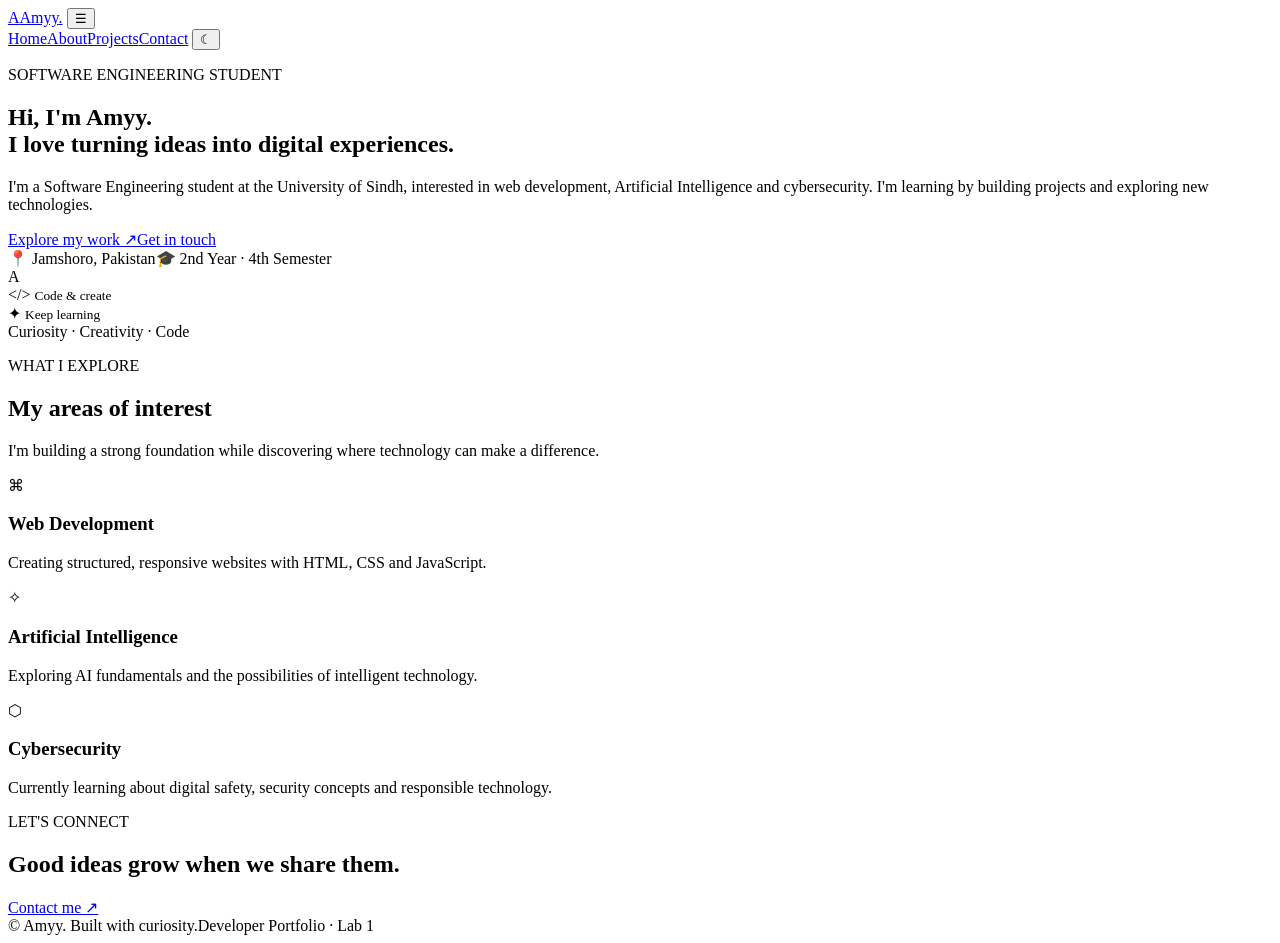
==== index.html @ 0d093e4b "Add files via upload" ====
<!doctype html>
<html lang="en">
<head>
  <meta charset="utf-8">
  <meta name="viewport" content="width=device-width, initial-scale=1">
  <meta name="description" content="Amyy's developer portfolio — Software Engineering student interested in web development, AI and cybersecurity.">
  <title>Amyy | Developer Portfolio</title>
  <link rel="stylesheet" href="css/style.css">
  <script src="js/script.js" defer></script>
</head>
<body>
  <header class="site-header">
    <a class="brand" href="index.html"><span class="brand-mark">A</span><span>Amyy<span class="brand-dot">.</span></span></a>
    <button class="menu-toggle" aria-label="Toggle navigation" aria-expanded="false">☰</button>
    <nav class="nav-links" aria-label="Main navigation">
      <a class="active" href="index.html">Home</a><a href="about.html">About</a><a href="projects.html">Projects</a><a href="contact.html">Contact</a>
      <button class="theme-toggle" type="button" aria-label="Toggle color theme">☾</button>
    </nav>
  </header>
  <main>
    <section class="hero container">
      <div class="hero-copy">
        <p class="eyebrow">SOFTWARE ENGINEERING STUDENT</p>
        <h1>Hi, I'm <span class="gradient-text">Amyy.</span><br>I love turning ideas into digital experiences.</h1>
        <p class="lead">I'm a Software Engineering student at the University of Sindh, interested in web development, Artificial Intelligence and cybersecurity. I'm learning by building projects and exploring new technologies.</p>
        <div class="hero-actions"><a class="btn btn-primary" href="projects.html">Explore my work <span>↗</span></a><a class="btn btn-secondary" href="contact.html">Get in touch</a></div>
        <div class="quick-facts"><span>📍 Jamshoro, Pakistan</span><span>🎓 2nd Year · 4th Semester</span></div>
      </div>
      <div class="hero-art" aria-label="Abstract portfolio illustration"><div class="orbit orbit-one"></div><div class="orbit orbit-two"></div><div class="profile-orb"><span>A</span></div><div class="float-card card-code">&lt;/&gt; <small>Code & create</small></div><div class="float-card card-spark">✦ <small>Keep learning</small></div><div class="art-caption">Curiosity · Creativity · Code</div></div>
    </section>
    <section class="section container">
      <div class="section-heading"><p class="eyebrow">WHAT I EXPLORE</p><h2>My areas of interest</h2><p>I'm building a strong foundation while discovering where technology can make a difference.</p></div>
      <div class="interest-grid"><article class="interest-card"><span class="icon-bubble">⌘</span><h3>Web Development</h3><p>Creating structured, responsive websites with HTML, CSS and JavaScript.</p></article><article class="interest-card"><span class="icon-bubble">✧</span><h3>Artificial Intelligence</h3><p>Exploring AI fundamentals and the possibilities of intelligent technology.</p></article><article class="interest-card"><span class="icon-bubble">⬡</span><h3>Cybersecurity</h3><p>Currently learning about digital safety, security concepts and responsible technology.</p></article></div>
    </section>
    <section class="cta-band"><div class="container cta-inner"><div><p class="eyebrow">LET'S CONNECT</p><h2>Good ideas grow when we share them.</h2></div><a class="btn btn-light" href="contact.html">Contact me ↗</a></div></section>
  </main>
  <footer class="site-footer"><div class="container footer-inner"><span>© <span class="year"></span> Amyy. Built with curiosity.</span><span>Developer Portfolio · Lab 1</span></div></footer>
</body>
</html>
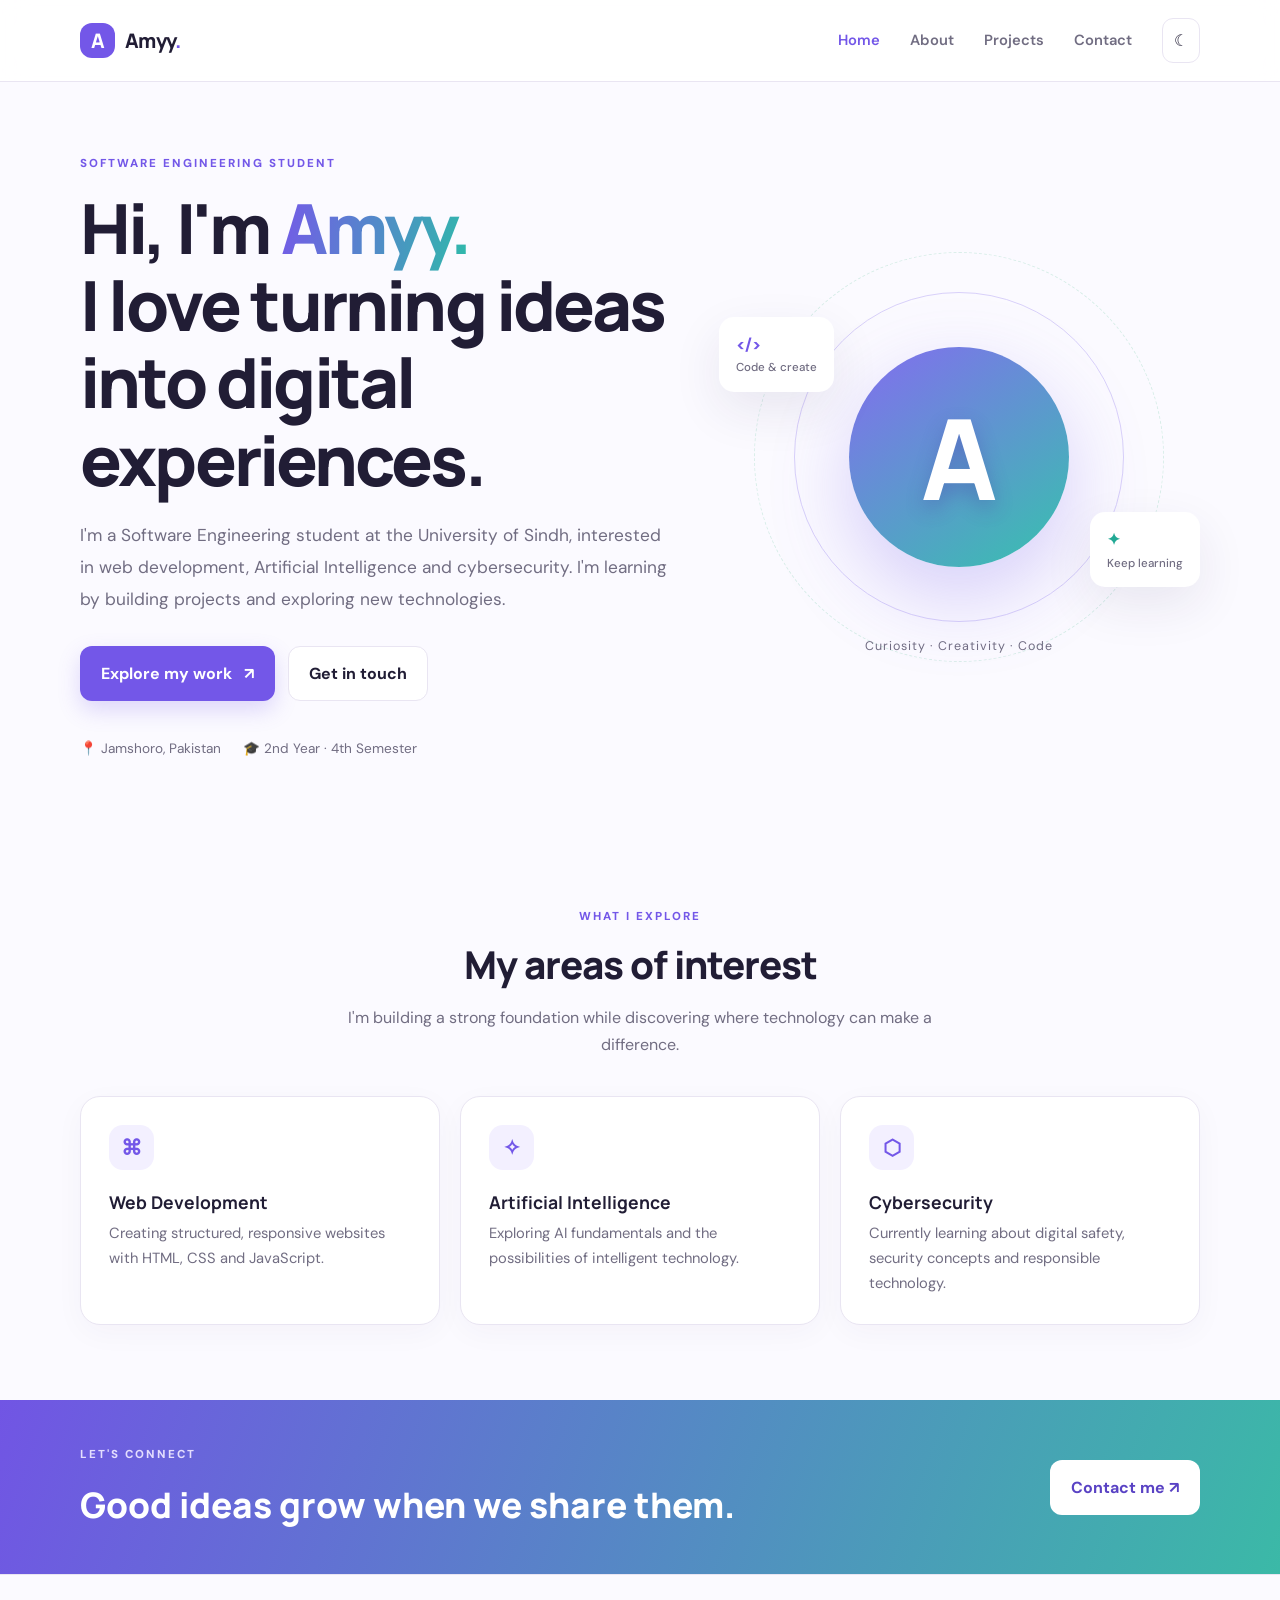
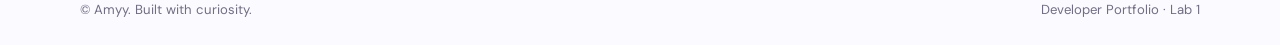
==== commit a9666c2b: "Update index.html" ====
--- a/index.html
+++ b/index.html
@@ -5,7 +5,7 @@
   <meta name="viewport" content="width=device-width, initial-scale=1">
   <meta name="description" content="Amyy's developer portfolio — Software Engineering student interested in web development, AI and cybersecurity.">
   <title>Amyy | Developer Portfolio</title>
-  <link rel="stylesheet" href="css/style.css">
+  <link rel="stylesheet" href="./style.css">
   <script src="js/script.js" defer></script>
 </head>
 <body>
--- a/style.css
+++ b/style.css
@@ -0,0 +1,5 @@
+@import url('https://fonts.googleapis.com/css2?family=DM+Sans:wght@400;500;600;700&family=Manrope:wght@400;500;600;700;800&display=swap');
+:root{--bg:#fbfaff;--surface:#fff;--soft:#f3f0ff;--text:#211d35;--muted:#716d82;--line:#e9e5f2;--primary:#7357e8;--primary-dark:#5d43ca;--teal:#39b8a4;--shadow:0 18px 50px rgba(46,31,91,.09)}
+*{box-sizing:border-box}html{scroll-behavior:smooth}body{margin:0;background:var(--bg);color:var(--text);font-family:'DM Sans',Arial,sans-serif;line-height:1.7}a{color:inherit;text-decoration:none}button,input,textarea{font:inherit}.container{width:min(1120px,calc(100% - 44px));margin-inline:auto}.site-header{height:82px;display:flex;align-items:center;justify-content:space-between;padding:0 max(22px,calc((100% - 1120px)/2));background:rgba(255,255,255,.86);border-bottom:1px solid var(--line);position:sticky;top:0;z-index:20;backdrop-filter:blur(14px)}.brand{display:flex;align-items:center;gap:10px;font:800 1.25rem Manrope,sans-serif;letter-spacing:-.6px}.brand-mark{width:35px;height:35px;border-radius:12px;background:var(--primary);color:#fff;display:grid;place-items:center}.brand-dot{color:var(--primary)}.nav-links{display:flex;align-items:center;gap:30px}.nav-links>a{font-size:.92rem;color:var(--muted);font-weight:600}.nav-links>a:hover,.nav-links>a.active{color:var(--primary)}.theme-toggle,.menu-toggle{border:1px solid var(--line);background:var(--surface);color:var(--text);border-radius:11px;padding:8px 11px;cursor:pointer}.menu-toggle{display:none}.hero{min-height:590px;display:grid;grid-template-columns:1.1fr .9fr;align-items:center;gap:50px;padding-block:72px}.eyebrow{font-size:.72rem;letter-spacing:2px;font-weight:800;color:var(--primary);margin:0 0 15px}.hero h1,.page-hero h1{font:800 clamp(2.6rem,5.4vw,4.6rem)/1.12 Manrope,sans-serif;letter-spacing:-2.8px;margin:0 0 22px}.gradient-text{background:linear-gradient(100deg,#7658e9,#2ebba9);-webkit-background-clip:text;background-clip:text;color:transparent}.lead{font-size:1.08rem;line-height:1.85;color:var(--muted);max-width:610px}.hero-actions{display:flex;gap:13px;flex-wrap:wrap;margin-top:30px}.btn{display:inline-flex;align-items:center;justify-content:center;gap:12px;padding:13px 20px;border-radius:12px;font-weight:700;border:1px solid transparent;cursor:pointer;transition:.2s}.btn:hover{transform:translateY(-2px)}.btn-primary{background:var(--primary);color:#fff;box-shadow:0 9px 22px rgba(115,87,232,.22)}.btn-primary:hover{background:var(--primary-dark)}.btn-secondary{border-color:var(--line);background:var(--surface)}.quick-facts{display:flex;gap:22px;flex-wrap:wrap;color:var(--muted);font-size:.85rem;margin-top:36px}.hero-art{height:410px;position:relative;display:grid;place-items:center}.profile-orb{width:220px;height:220px;border-radius:50%;display:grid;place-items:center;background:linear-gradient(145deg,#846cf0,#36c2ad);box-shadow:0 30px 80px rgba(115,87,232,.27);position:relative;z-index:2}.profile-orb span{font:800 7rem Manrope;color:white;text-shadow:0 8px 20px #4836a455}.orbit{position:absolute;border:1px solid #d9d1fa;border-radius:50%;width:330px;height:330px}.orbit-two{width:410px;height:410px;border-style:dashed;border-color:#d9eee9}.float-card{position:absolute;z-index:3;background:var(--surface);padding:14px 17px;border-radius:15px;box-shadow:var(--shadow);font-weight:800;color:var(--primary)}.float-card small{display:block;color:var(--muted);font-weight:500;font-size:.72rem}.card-code{top:65px;left:0}.card-spark{right:0;bottom:75px;color:#22a995}.art-caption{position:absolute;bottom:5px;color:var(--muted);font-size:.78rem;letter-spacing:1px}.section{padding-block:75px}.section-heading{text-align:center;max-width:650px;margin:0 auto 38px}.section-heading h2,.two-column h2,.contact-note h2{font:800 clamp(1.8rem,3vw,2.5rem)/1.2 Manrope;margin:0 0 12px;letter-spacing:-1px}.section-heading>p:last-child,.interest-card p,.two-column p,.project-body>p:not(.project-type),.contact-note>p{color:var(--muted)}.interest-grid{display:grid;grid-template-columns:repeat(3,1fr);gap:20px}.interest-card,.profile-panel,.project-card,.contact-form{background:var(--surface);border:1px solid var(--line);border-radius:20px;box-shadow:0 8px 30px rgba(46,31,91,.035)}.interest-card{padding:28px}.icon-bubble{width:45px;height:45px;border-radius:14px;display:grid;place-items:center;background:var(--soft);color:var(--primary);font-size:1.3rem;font-weight:800}.interest-card h3{font:700 1.1rem Manrope;margin:20px 0 7px}.interest-card p{font-size:.92rem;margin:0}.cta-band{background:linear-gradient(110deg,#7155e4,#3bb9a7);color:#fff;padding:45px 0}.cta-inner{display:flex;align-items:center;justify-content:space-between;gap:25px}.cta-inner .eyebrow{color:#e4defe}.cta-inner h2{font:800 clamp(1.5rem,3vw,2.2rem) Manrope;margin:0}.btn-light{background:#fff;color:#5942c4}.site-footer{border-top:1px solid var(--line);padding:24px 0;color:var(--muted);font-size:.82rem}.footer-inner{display:flex;justify-content:space-between;gap:15px;flex-wrap:wrap}.page-hero{padding-block:95px 35px}.page-hero h1{font-size:clamp(2.6rem,5vw,4.2rem)}.page-hero .lead{max-width:700px}.two-column{display:grid;grid-template-columns:1.15fr .85fr;gap:65px;align-items:start}.profile-panel{padding:28px}.profile-initial{width:68px;height:68px;display:grid;place-items:center;border-radius:20px;background:linear-gradient(145deg,#846cf0,#36c2ad);color:white;font:800 2.3rem Manrope}.profile-panel h3{font:800 1.35rem Manrope;margin:15px 0 0}.profile-panel>p{color:var(--muted);margin:0 0 22px}.profile-line,.contact-detail{display:flex;justify-content:space-between;gap:15px;padding:11px 0;border-top:1px solid var(--line);font-size:.88rem}.profile-line span,.contact-detail span{color:var(--muted)}.profile-line strong,.contact-detail strong{text-align:right}.section-soft{background:var(--soft)}.skills-wrap{display:flex;justify-content:center;gap:12px;flex-wrap:wrap}.skills-wrap span,.tag-list span{padding:9px 15px;border-radius:30px;background:var(--surface);border:1px solid var(--line);font-size:.86rem;font-weight:600}.timeline{max-width:700px;margin:auto}.timeline article{display:flex;align-items:center;gap:18px;padding:18px 0;border-bottom:1px solid var(--line)}.timeline-dot{width:12px;height:12px;border-radius:50%;background:var(--primary);box-shadow:0 0 0 6px var(--soft)}.timeline article div{flex:1}.timeline h3{font:700 1rem Manrope;margin:0}.timeline p{color:var(--muted);margin:3px 0 0;font-size:.88rem}.status{font-size:.75rem;color:#a06a22;background:#fff5df;padding:5px 10px;border-radius:20px}.status-done{color:#16866f;background:#e4f8f2}.project-grid{display:grid;grid-template-columns:repeat(2,1fr);gap:24px}.project-card{overflow:hidden}.project-visual{height:190px;display:flex;align-items:center;justify-content:center;position:relative;overflow:hidden}.project-visual>span{font:800 4.5rem Manrope;color:#fff;opacity:.92}.project-visual small{position:absolute;bottom:15px;left:20px;color:#ffffffc9;font-weight:700;letter-spacing:1.5px}.visual-purple{background:linear-gradient(135deg,#6d54d8,#b38de9)}.visual-teal{background:linear-gradient(135deg,#188e8b,#64d1b3)}.visual-orange{background:linear-gradient(135deg,#dc8751,#f1c16e)}.visual-blue{background:linear-gradient(135deg,#3c63bd,#71b7e9)}.project-body{padding:24px}.project-type{font-size:.7rem;letter-spacing:1.5px;color:var(--primary);font-weight:800;margin:0 0 7px}.project-body h2{font:800 1.25rem Manrope;margin:0 0 8px}.project-body>p:not(.project-type){font-size:.9rem;min-height:78px}.tag-list{display:flex;gap:7px;flex-wrap:wrap;margin-top:18px}.tag-list span{font-size:.72rem;padding:5px 10px;background:var(--soft)}.contact-layout{display:grid;grid-template-columns:.8fr 1.2fr;gap:45px;align-items:start}.contact-note{padding:15px 0}.contact-note h2{margin-top:20px}.contact-detail{justify-content:flex-start;flex-direction:column;gap:2px;margin-top:12px}.contact-form{padding:30px;display:grid;gap:9px}.contact-form label{font-size:.86rem;font-weight:700;margin-top:7px}.contact-form input,.contact-form textarea{width:100%;padding:13px 14px;border:1px solid var(--line);border-radius:10px;background:var(--bg);color:var(--text);outline:none}.contact-form input:focus,.contact-form textarea:focus{border-color:var(--primary);box-shadow:0 0 0 3px #7357e822}.contact-form textarea{resize:vertical}.contact-form .btn{margin-top:10px}.form-message{margin:0;color:#16866f;font-size:.88rem}.privacy-note{font-size:.77rem;color:var(--muted);margin-top:20px}.dark-theme{--bg:#171525;--surface:#211e32;--soft:#292440;--text:#f3f0ff;--muted:#b2adc5;--line:#39334e;--shadow:0 18px 50px rgba(0,0,0,.22)}.dark-theme .site-header{background:rgba(33,30,50,.9)}.dark-theme .skills-wrap span,.dark-theme .tag-list span{background:var(--surface)}
+@media(max-width:800px){.hero{grid-template-columns:1fr;padding-top:60px}.hero-art{height:360px;max-width:500px;width:100%;margin:auto}.interest-grid{grid-template-columns:1fr}.two-column,.contact-layout{grid-template-columns:1fr;gap:28px}.nav-links{gap:16px}.page-hero{padding-top:65px}}
+@media(max-width:620px){.site-header{height:70px}.menu-toggle{display:block}.nav-links{display:none;position:absolute;top:69px;left:0;right:0;background:var(--surface);padding:20px 24px;border-bottom:1px solid var(--line);flex-direction:column;align-items:stretch;gap:16px}.nav-links.open{display:flex}.theme-toggle{align-self:flex-start}.hero{padding-block:50px}.hero h1,.page-hero h1{letter-spacing:-1.5px}.hero-art{height:310px}.profile-orb{width:170px;height:170px}.profile-orb span{font-size:5.5rem}.orbit{width:270px;height:270px}.orbit-two{width:310px;height:310px}.card-code{top:35px}.card-spark{bottom:45px}.project-grid{grid-template-columns:1fr}.project-body>p:not(.project-type){min-height:0}.cta-inner{align-items:flex-start;flex-direction:column}.footer-inner{flex-direction:column}.section{padding-block:55px}}
